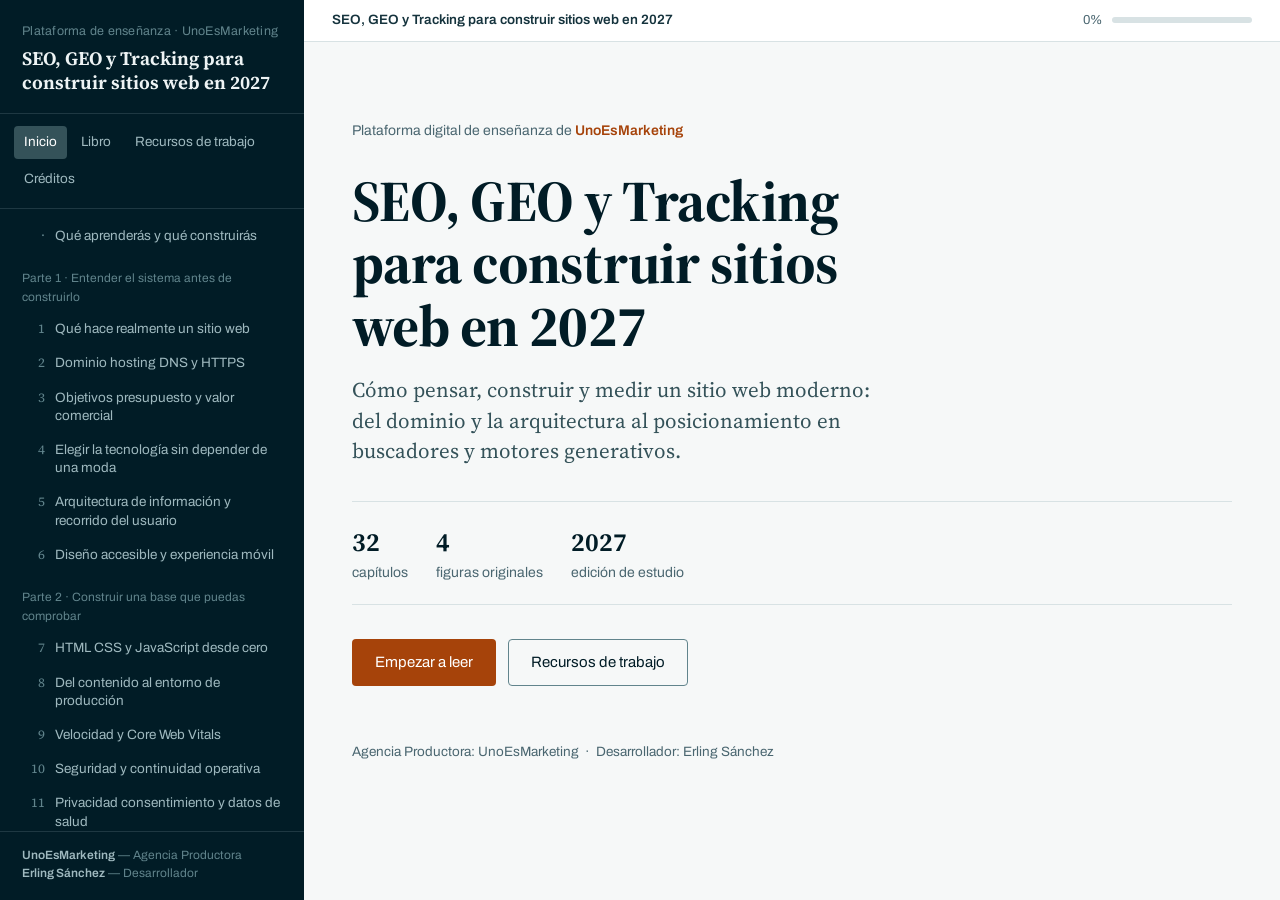
==== index.html @ ed59158a "Plataforma digital de enseñanza: libro dinámico + aplicación Producción: UnoEsMarketing · Desarrollo" ====
<!DOCTYPE html>
<html lang="es">
<head>
<meta charset="utf-8">
<meta name="viewport" content="width=device-width, initial-scale=1">
<title>SEO, GEO y Tracking para construir sitios web en 2027 · Plataforma de enseñanza</title>
<meta name="description" content="Cómo pensar, construir y medir un sitio web moderno: del dominio y la arquitectura al posicionamiento en buscadores y motores generativos.">
<meta name="author" content="UnoEsMarketing (Agencia Productora) · Erling Sánchez (Desarrollador)">
<link rel="preconnect" href="https://fonts.googleapis.com">
<link rel="preconnect" href="https://fonts.gstatic.com" crossorigin>
<link href="https://fonts.googleapis.com/css2?family=Archivo:wght@400;500;600&family=Source+Serif+4:ital,opsz,wght@0,8..60,400;0,8..60,600;0,8..60,700;1,8..60,400&display=swap" rel="stylesheet">
<link rel="stylesheet" href="styles.css">
</head>
<body>
<div class="shell">
  <aside class="sidebar" id="sidebar" aria-label="Índice del libro">
    <div class="brand">
      <p class="plataforma">Plataforma de enseñanza · UnoEsMarketing</p>
      <h1>SEO, GEO y Tracking para construir sitios web en 2027</h1>
    </div>
    <nav class="nav-vistas" aria-label="Secciones">
      <a href="#/inicio" data-vista="inicio">Inicio</a>
      <a href="#/libro/0" data-vista="libro">Libro</a>
      <a href="#/practicas" data-vista="practicas">Recursos de trabajo</a>
      <a href="#/creditos" data-vista="creditos">Créditos</a>
    </nav>
    <nav class="indice" id="indice" aria-label="Capítulos"></nav>
    <div class="pie">
      <strong>UnoEsMarketing</strong> — Agencia Productora<br>
      <strong>Erling Sánchez</strong> — Desarrollador
    </div>
  </aside>
  <div class="velo" id="velo"></div>
  <div class="main">
    <header class="topbar">
      <button class="btn-menu" id="btn-menu" aria-label="Abrir índice">Índice</button>
      <div class="miga" id="miga"></div>
      <div class="progreso" aria-label="Progreso de lectura">
        <span id="pct">0%</span>
        <span class="barra"><i id="barra-i" style="width:0%"></i></span>
      </div>
    </header>
    <main class="content" id="contenido"></main>
  </div>
</div>
<script src="data.js"></script>
<script src="app.js"></script>
</body>
</html>
---- styles.css ----
/* Plataforma de estudio — UnoEsMarketing
   Paleta corporativa: #011C26 #345259 #61848C #9FB9BF · acento #A6430A */

:root {
  --tinta: #011C26;
  --petroleo: #345259;
  --bruma: #61848C;
  --niebla: #9FB9BF;
  --cobre: #A6430A;
  --cobre-claro: #C25B1E;
  --papel: #F6F8F8;
  --papel-alto: #FFFFFF;
  --linea: #D8E2E4;
  --texto: #15333D;
  --texto-suave: #4A6670;
  --serif: "Source Serif 4", Georgia, "Times New Roman", serif;
  --sans: "Archivo", "Helvetica Neue", Arial, sans-serif;
}

* { box-sizing: border-box; }
html { height: 100%; }

body {
  margin: 0;
  min-height: 100%;
  font-family: var(--sans);
  background: var(--papel);
  color: var(--texto);
  font-size: 16px;
  line-height: 1.55;
}

/* ---------- Estructura ---------- */

.shell { display: flex; min-height: 100vh; }

.sidebar {
  width: 304px;
  flex-shrink: 0;
  background: var(--tinta);
  color: var(--niebla);
  display: flex;
  flex-direction: column;
  position: sticky;
  top: 0;
  height: 100vh;
}

.main { flex: 1; min-width: 0; display: flex; flex-direction: column; }

.topbar {
  position: sticky;
  top: 0;
  z-index: 20;
  background: var(--papel-alto);
  border-bottom: 1px solid var(--linea);
  display: flex;
  align-items: center;
  gap: 16px;
  padding: 10px 28px;
}

.content { flex: 1; padding: 0 28px 72px; }

/* ---------- Sidebar ---------- */

.brand {
  padding: 22px 22px 18px;
  border-bottom: 1px solid rgba(159, 185, 191, 0.18);
}
.brand .plataforma {
  font-size: 12.5px;
  letter-spacing: 0.02em;
  color: var(--bruma);
  margin: 0 0 6px;
}
.brand h1 {
  font-family: var(--serif);
  font-weight: 650;
  font-size: 19px;
  line-height: 1.25;
  margin: 0;
  color: #EDF3F4;
}

.nav-vistas {
  display: flex;
  gap: 4px;
  padding: 12px 14px;
  border-bottom: 1px solid rgba(159, 185, 191, 0.18);
  flex-wrap: wrap;
}
.nav-vistas a {
  color: var(--niebla);
  text-decoration: none;
  font-size: 13.5px;
  padding: 6px 10px;
  border-radius: 4px;
}
.nav-vistas a:hover { color: #fff; background: rgba(159, 185, 191, 0.12); }
.nav-vistas a.activa { color: #fff; background: var(--petroleo); }

.indice { flex: 1; overflow-y: auto; padding: 10px 0 24px; scrollbar-width: thin; }

.indice .parte {
  font-size: 12px;
  color: var(--bruma);
  padding: 16px 22px 6px;
  border-bottom: none;
}

.indice a.cap {
  display: flex;
  gap: 10px;
  align-items: baseline;
  padding: 8px 22px;
  color: var(--niebla);
  text-decoration: none;
  font-size: 13.5px;
  line-height: 1.35;
  border-left: 3px solid transparent;
}
.indice a.cap:hover { color: #fff; background: rgba(159, 185, 191, 0.08); }
.indice a.cap.activa {
  color: #fff;
  border-left-color: var(--cobre);
  background: rgba(166, 67, 10, 0.14);
}
.indice a.cap .num {
  font-family: var(--serif);
  font-size: 13px;
  color: var(--bruma);
  min-width: 20px;
  text-align: right;
}
.indice a.cap.leido .num { color: var(--cobre-claro); }
.indice a.cap.leido .titulo::after {
  content: " ✓";
  color: var(--cobre-claro);
}

.sidebar .pie {
  padding: 14px 22px 18px;
  border-top: 1px solid rgba(159, 185, 191, 0.18);
  font-size: 12px;
  line-height: 1.5;
  color: var(--bruma);
}
.sidebar .pie strong { color: var(--niebla); font-weight: 600; }

/* ---------- Topbar ---------- */

.topbar .miga { font-size: 13.5px; color: var(--texto-suave); flex: 1; min-width: 0; white-space: nowrap; overflow: hidden; text-overflow: ellipsis; }
.topbar .miga b { color: var(--texto); font-weight: 600; }

.progreso { display: flex; align-items: center; gap: 10px; font-size: 13px; color: var(--texto-suave); }
.progreso .barra {
  width: 140px; height: 6px; border-radius: 3px;
  background: var(--linea); overflow: hidden;
}
.progreso .barra i { display: block; height: 100%; background: var(--cobre); border-radius: 3px; }

.btn-menu {
  display: none;
  background: var(--tinta); color: #fff; border: 0;
  padding: 8px 12px; border-radius: 4px; font-size: 14px; cursor: pointer;
}

/* ---------- Portada ---------- */

.portada { max-width: 880px; margin: 0 auto; padding-top: 64px; }
.portada .sello {
  font-size: 14px; color: var(--texto-suave); margin-bottom: 28px;
}
.portada .sello b { color: var(--cobre); font-weight: 600; }
.portada h2 {
  font-family: var(--serif);
  font-weight: 700;
  font-size: clamp(38px, 5.5vw, 58px);
  line-height: 1.08;
  letter-spacing: -0.01em;
  margin: 0 0 18px;
  color: var(--tinta);
  max-width: 17ch;
}
.portada .bajada {
  font-family: var(--serif);
  font-size: 21px;
  line-height: 1.45;
  color: var(--petroleo);
  max-width: 52ch;
  margin: 0 0 34px;
}
.portada .datos {
  display: flex; flex-wrap: wrap; gap: 28px;
  padding: 20px 0; margin-bottom: 34px;
  border-top: 1px solid var(--linea);
  border-bottom: 1px solid var(--linea);
}
.portada .datos div { font-size: 14px; color: var(--texto-suave); }
.portada .datos b {
  display: block; font-family: var(--serif); font-size: 26px;
  color: var(--tinta); font-weight: 650;
}
.portada .acciones { display: flex; gap: 12px; flex-wrap: wrap; margin-bottom: 56px; }

.btn {
  display: inline-block;
  font-family: var(--sans);
  font-size: 15px;
  text-decoration: none;
  padding: 11px 22px;
  border-radius: 4px;
  border: 1px solid transparent;
  cursor: pointer;
}
.btn.primario { background: var(--cobre); color: #fff; }
.btn.primario:hover { background: var(--cobre-claro); }
.btn.secundario { background: transparent; color: var(--tinta); border-color: var(--bruma); }
.btn.secundario:hover { border-color: var(--tinta); }

.portada .creditos-linea {
  font-size: 13.5px; color: var(--texto-suave);
}

/* ---------- Lector ---------- */

.lector { max-width: 720px; margin: 0 auto; padding-top: 48px; }

.lector .cap-etiqueta {
  font-size: 14px; color: var(--cobre); margin-bottom: 10px;
}

.lector h2.cap-titulo {
  font-family: var(--serif);
  font-weight: 700;
  font-size: clamp(30px, 4vw, 40px);
  line-height: 1.15;
  margin: 0 0 30px;
  color: var(--tinta);
}

.prosa {
  font-family: var(--serif);
  font-size: 18px;
  line-height: 1.72;
  color: var(--texto);
}
.prosa p { margin: 0 0 1.15em; }
.prosa h2, .prosa h3, .prosa h4 {
  font-family: var(--serif);
  color: var(--tinta);
  line-height: 1.25;
  margin: 1.9em 0 0.6em;
}
.prosa h2 { font-size: 25px; font-weight: 650; }
.prosa h3 { font-size: 20px; font-weight: 650; }
.prosa h4 { font-size: 18px; font-weight: 650; }
.prosa ul, .prosa ol { padding-left: 1.3em; margin: 0 0 1.15em; }
.prosa li { margin-bottom: 0.35em; }
.prosa img { max-width: 100%; height: auto; border: 1px solid var(--linea); border-radius: 4px; margin: 10px 0; }
.prosa blockquote {
  margin: 1.4em 0; padding: 2px 0 2px 18px;
  border-left: 3px solid var(--niebla);
  color: var(--petroleo);
}
.prosa table {
  border-collapse: collapse; width: 100%;
  font-family: var(--sans); font-size: 14.5px; margin: 0 0 1.3em;
}
.prosa th, .prosa td { border: 1px solid var(--linea); padding: 7px 10px; text-align: left; vertical-align: top; }
.prosa th { background: #ECF1F2; font-weight: 600; }
.prosa code {
  font-family: ui-monospace, "Cascadia Code", Menlo, Consolas, monospace;
  font-size: 0.86em;
  background: #EAF0F1;
  padding: 1px 5px;
  border-radius: 3px;
}
.prosa pre {
  background: var(--tinta);
  color: #D9E6E9;
  padding: 16px 18px;
  border-radius: 6px;
  overflow-x: auto;
  font-size: 13.5px;
  line-height: 1.55;
}
.prosa pre code { background: none; color: inherit; padding: 0; font-size: inherit; }
.prosa a { color: var(--cobre); }

.pie-capitulo {
  max-width: 720px; margin: 56px auto 0; padding-top: 22px;
  border-top: 1px solid var(--linea);
  display: flex; align-items: center; gap: 12px; flex-wrap: wrap;
}
.pie-capitulo .espacio { flex: 1; }
.btn.marcar { background: transparent; color: var(--cobre); border-color: var(--cobre); font-size: 14px; }
.btn.marcar.hecho { background: var(--cobre); color: #fff; }

/* ---------- Prácticas / recursos ---------- */

.recursos { max-width: 880px; margin: 0 auto; padding-top: 48px; }
.recursos > h2, .vista-creditos > h2 {
  font-family: var(--serif); font-weight: 700; font-size: 34px;
  color: var(--tinta); margin: 0 0 8px;
}
.recursos .intro { font-size: 16px; color: var(--texto-suave); max-width: 64ch; margin: 0 0 34px; }

.grupo-rec { margin-bottom: 38px; }
.grupo-rec h3 {
  font-family: var(--serif); font-size: 21px; font-weight: 650;
  color: var(--tinta); margin: 0 0 4px;
}
.grupo-rec .desc { font-size: 14px; color: var(--texto-suave); margin: 0 0 14px; }

.lista-rec { display: grid; grid-template-columns: repeat(auto-fill, minmax(250px, 1fr)); gap: 10px; }
.item-rec {
  text-align: left;
  background: var(--papel-alto);
  border: 1px solid var(--linea);
  border-radius: 6px;
  padding: 13px 15px;
  cursor: pointer;
  font-family: var(--sans);
  font-size: 14px;
  color: var(--texto);
}
.item-rec:hover { border-color: var(--bruma); }
.item-rec .nombre { font-weight: 600; display: block; margin-bottom: 3px; }
.item-rec .tipo { font-size: 12.5px; color: var(--texto-suave); }

.visor {
  margin-top: 26px;
  background: var(--papel-alto);
  border: 1px solid var(--linea);
  border-radius: 8px;
  overflow: hidden;
}
.visor .visor-cab {
  display: flex; align-items: center; gap: 12px;
  padding: 12px 18px;
  background: var(--tinta); color: #EDF3F4;
  font-size: 14px;
}
.visor .visor-cab .espacio { flex: 1; }
.visor .visor-cab button {
  background: transparent; border: 1px solid var(--bruma);
  color: var(--niebla); border-radius: 4px; padding: 5px 12px;
  font-size: 13px; cursor: pointer;
}
.visor .visor-cab button:hover { color: #fff; border-color: #fff; }
.visor .visor-cuerpo { padding: 22px 26px; max-height: 65vh; overflow: auto; }
.visor .visor-cuerpo.prosa { font-size: 16.5px; }
.visor pre.codigo {
  margin: 0; font-size: 13px; line-height: 1.6;
  font-family: ui-monospace, "Cascadia Code", Menlo, Consolas, monospace;
  white-space: pre-wrap; word-break: break-word;
}

/* tarjetas de prompts */
.prompt-card {
  background: var(--papel-alto); border: 1px solid var(--linea);
  border-radius: 8px; padding: 20px 22px; margin-bottom: 14px;
}
.prompt-card h4 {
  font-family: var(--serif); font-size: 19px; font-weight: 650;
  margin: 0 0 10px; color: var(--tinta);
}
.prompt-card pre {
  background: #EFF4F5; border-radius: 6px; padding: 14px 16px;
  font-size: 13px; line-height: 1.6; white-space: pre-wrap;
  word-break: break-word; margin: 0 0 10px;
  font-family: ui-monospace, Menlo, Consolas, monospace;
  max-height: 300px; overflow: auto;
}
.prompt-card button {
  background: transparent; border: 1px solid var(--cobre);
  color: var(--cobre); border-radius: 4px; padding: 6px 14px;
  font-size: 13.5px; cursor: pointer;
}
.prompt-card button:hover, .prompt-card button.copiado { background: var(--cobre); color: #fff; }

/* ---------- Créditos ---------- */

.vista-creditos { max-width: 720px; margin: 0 auto; padding-top: 48px; }
.ficha-credito {
  background: var(--papel-alto);
  border: 1px solid var(--linea);
  border-left: 4px solid var(--cobre);
  border-radius: 6px;
  padding: 22px 26px;
  margin: 18px 0;
}
.ficha-credito .rol { font-size: 13.5px; color: var(--texto-suave); margin-bottom: 4px; }
.ficha-credito .quien {
  font-family: var(--serif); font-size: 23px; font-weight: 650; color: var(--tinta);
}
.ficha-credito .nota { font-size: 14.5px; color: var(--texto-suave); margin-top: 6px; }
.vista-creditos .legal { font-size: 13.5px; color: var(--texto-suave); margin-top: 30px; line-height: 1.6; }

/* ---------- Responsive ---------- */

.velo { display: none; }

@media (max-width: 980px) {
  .sidebar {
    position: fixed;
    left: 0; top: 0; bottom: 0;
    z-index: 40;
    transform: translateX(-100%);
    transition: transform 0.22s ease;
    width: min(320px, 86vw);
  }
  .sidebar.abierta { transform: translateX(0); }
  .btn-menu { display: inline-block; }
  .velo.visible {
    display: block; position: fixed; inset: 0;
    background: rgba(1, 28, 38, 0.5); z-index: 30;
  }
  .topbar { padding: 10px 16px; }
  .content { padding: 0 16px 64px; }
  .portada { padding-top: 36px; }
  .progreso .barra { width: 80px; }
}

@media (prefers-reduced-motion: reduce) {
  .sidebar { transition: none; }
}

a:focus-visible, button:focus-visible {
  outline: 2px solid var(--cobre);
  outline-offset: 2px;
}
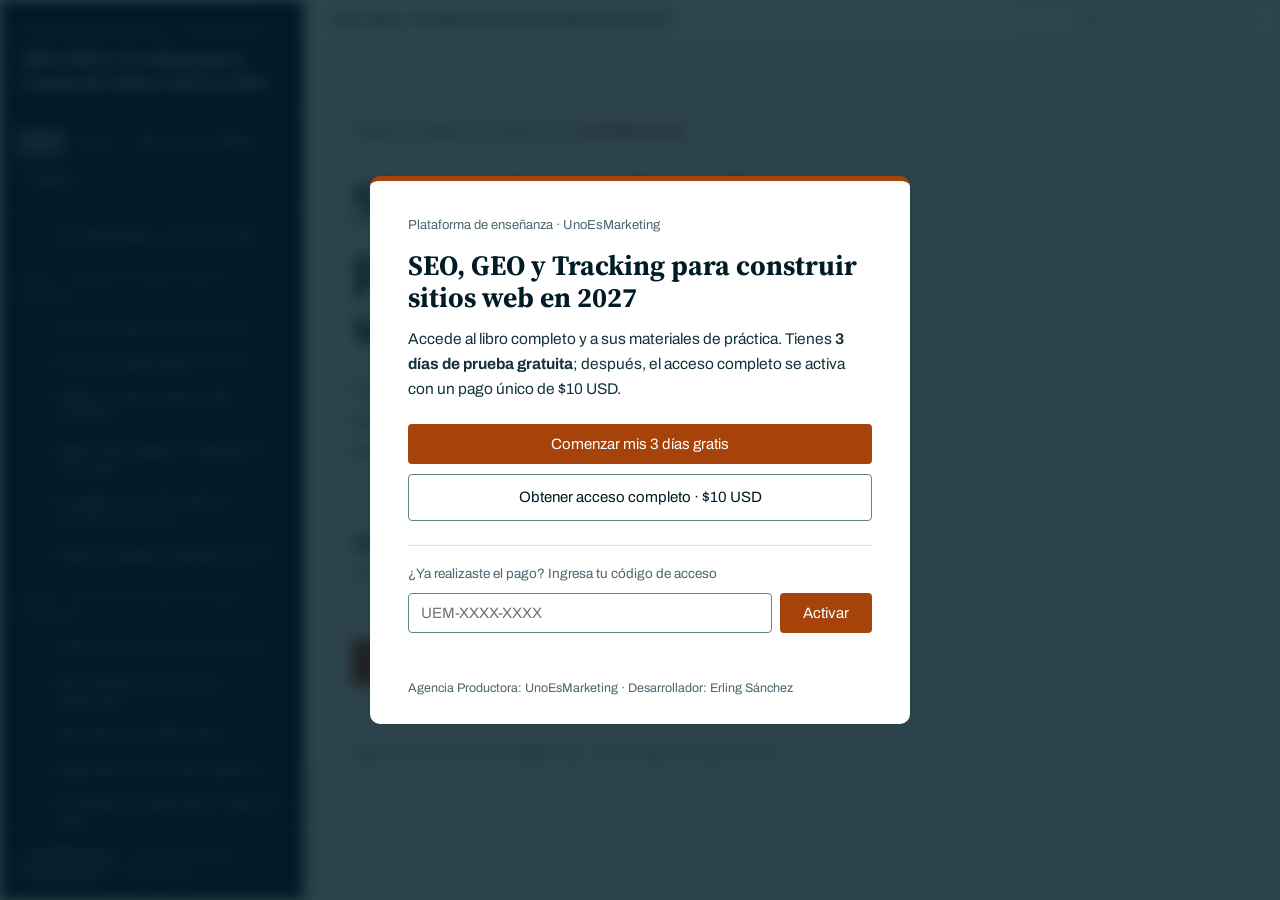
==== commit baa031bb: "Portal de acceso: 3 días de prueba y desbloqueo por código tras pago Co-Authored-By: Claude Fable 5 " ====
--- a/index.html
+++ b/index.html
@@ -45,5 +45,6 @@
 </div>
 <script src="data.js"></script>
 <script src="app.js"></script>
+<script src="gate.js"></script>
 </body>
 </html>
--- a/styles.css
+++ b/styles.css
@@ -432,3 +432,55 @@
   outline: 2px solid var(--cobre);
   outline-offset: 2px;
 }
+
+/* ---------- Portal de acceso ---------- */
+
+body.portal-bloqueado { overflow: hidden; }
+body.portal-bloqueado .shell { filter: blur(7px); pointer-events: none; user-select: none; }
+
+.portal {
+  position: fixed; inset: 0; z-index: 100;
+  background: rgba(1, 28, 38, 0.82);
+  display: flex; align-items: center; justify-content: center;
+  padding: 20px; overflow-y: auto;
+}
+.portal-caja {
+  background: var(--papel-alto);
+  border-radius: 10px;
+  border-top: 5px solid var(--cobre);
+  max-width: 540px; width: 100%;
+  padding: 34px 38px 26px;
+  margin: auto;
+}
+.portal-sello { font-size: 13px; color: var(--texto-suave); margin: 0 0 14px; }
+.portal-caja h2 {
+  font-family: var(--serif); font-weight: 700;
+  font-size: 28px; line-height: 1.15; color: var(--tinta); margin: 0 0 14px;
+}
+.portal-texto { font-size: 15.5px; line-height: 1.6; color: var(--texto); margin: 0 0 22px; }
+.portal-acciones { display: flex; flex-direction: column; gap: 10px; margin-bottom: 24px; }
+.portal-acciones .btn { text-align: center; }
+.portal-codigo { border-top: 1px solid var(--linea); padding-top: 18px; }
+.portal-codigo label { font-size: 13.5px; color: var(--texto-suave); display: block; margin-bottom: 8px; }
+.portal-codigo .fila { display: flex; gap: 8px; }
+.portal-codigo input {
+  flex: 1; min-width: 0;
+  border: 1px solid var(--bruma); border-radius: 4px;
+  padding: 10px 12px; font-size: 15px; font-family: var(--sans);
+  text-transform: uppercase;
+}
+.portal-codigo input:focus { outline: 2px solid var(--cobre); outline-offset: 1px; border-color: var(--cobre); }
+.portal-error { color: #8C2F0C; font-size: 13.5px; min-height: 18px; margin: 8px 0 0; }
+.portal-pie { font-size: 12.5px; color: var(--texto-suave); margin: 20px 0 0; }
+
+.portal-banner {
+  background: var(--tinta); color: var(--niebla);
+  font-size: 14px; padding: 10px 28px;
+  display: flex; align-items: center; gap: 14px; flex-wrap: wrap;
+}
+.portal-banner a { color: var(--cobre-claro); font-weight: 600; text-decoration: none; }
+.portal-banner a:hover { text-decoration: underline; }
+
+@media (max-width: 600px) {
+  .portal-caja { padding: 26px 22px 20px; }
+}
